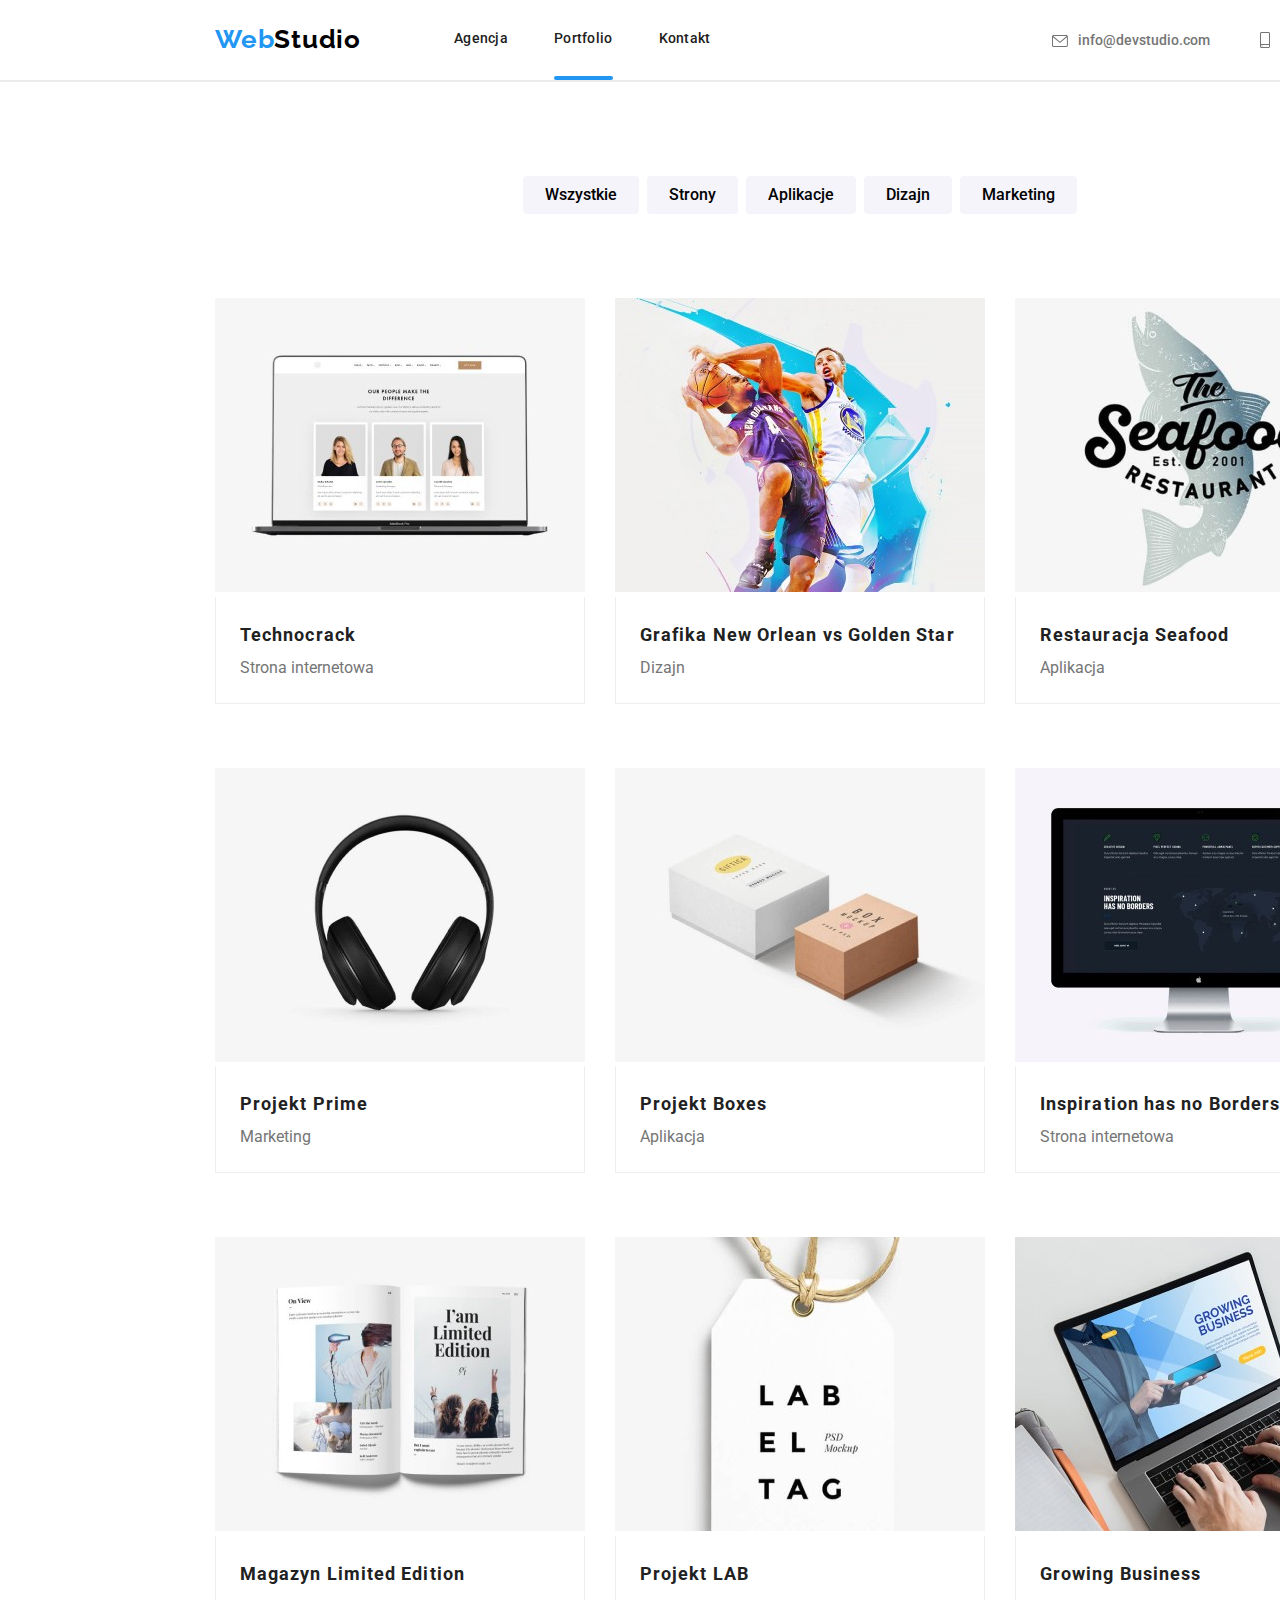
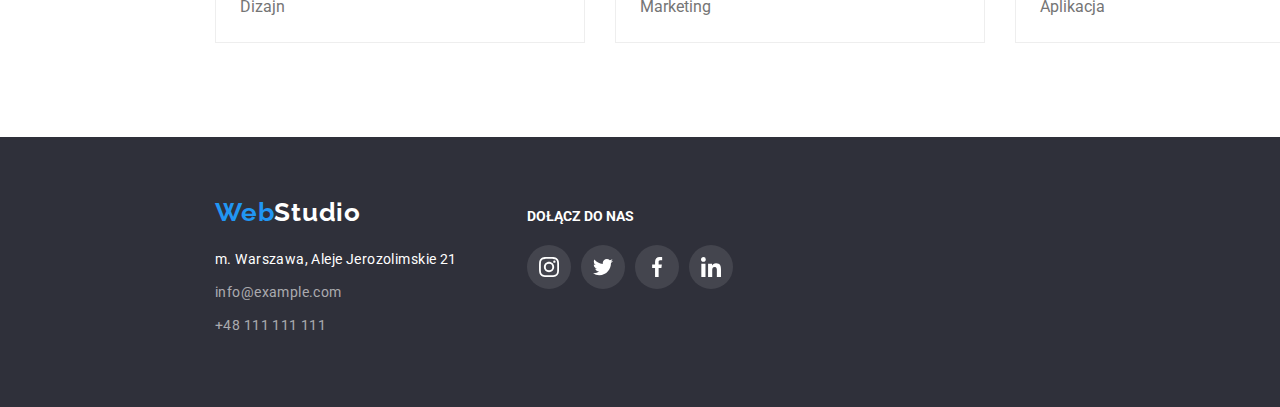
==== portfolio.html @ 5b171a0e "Add files via upload" ====
<!DOCTYPE html>
<html lang="pl">
  <head>
    <meta charset="UTF-8" />
    <meta name="viewport" content="width=device-width, initial-scale=1.0" />
    <title>Studio</title>
    <link
      rel="stylesheet"
      href="https://cdnjs.cloudflare.com/ajax/libs/modern-normalize/1.1.0/modern-normalize.min.css"
    />
    <link rel="preconnect" href="https://fonts.googleapis.com" />
    <link rel="preconnect" href="https://fonts.gstatic.com" crossorigin />
    <link
      href="https://fonts.googleapis.com/css2?family=Raleway:wght@700&family=Roboto:wght@400;500;700;900&display=swap"
      rel="stylesheet"
    />
    <link rel="stylesheet" href="css/styles.css" />
  </head>
  <body>
    <header class="header-wrapper">
      <div class="container">
        <nav class="navigation">
          <a class="logo-web" href="index.html">Web<span class="logo-studio">Studio</span></a>
          <ul class="nav-list">
            <li><a href="index.html" class="link nav-link header-link">Agencja</a></li>

            <li>
              <a href="portfolio.html" class="link nav-link header-link active-nav-link"
                >Portfolio</a
              >
            </li>

            <li><a href="index.html" class="link nav-link header-link">Kontakt</a></li>
          </ul>
        </nav>
        <div>
          <ul class="header-contacts">
            <li>
              <a href="mailto:info@devstudio.com" class="control-item contact-item"
                ><svg class="contact-icon" width="16" height="12">
                  <use href="./images/icons.svg#icon-envelope"></use></svg
                >info@devstudio.com</a
              >
            </li>
            <li>
              <a href="tel:+48111111111" class="control-item contact-item">
                <svg class="contact-icon smartphone-icon" width="10" height="16">
                  <use href="./images/icons.svg#icon-smartphone"></use></svg
                >+48 111 111 111</a
              >
            </li>
          </ul>
        </div>
      </div>
    </header>
    <main>
      <section class="section">
        <div class="container">
          <ul class="menu">
            <li><button type="button" class="portfolio-btn">Wszystkie</button></li>
            <li><button type="button" class="portfolio-btn">Strony</button></li>
            <li><button type="button" class="portfolio-btn">Aplikacje</button></li>
            <li><button type="button" class="portfolio-btn">Dizajn</button></li>
            <li><button type="button" class="portfolio-btn">Marketing</button></li>
          </ul>
          <ul class="list-item portfolio-style">
            <li class="portfolio-card">
              <figure class="portfolio-project">
                <div class="portfolio-image-box">
                  <img src="images/portfolio1.jpg" alt="Technocrack" width="370" height="294" />
                  <div class="portfolio-cover">
                    <p>
                      Technocrack jest popularną platformą wykorzystywaną do rozpowszechniania
                      koronawirusa. Firmy wykorzystują tę platformę do celów szpiegowskich i ataków
                      na niezabezpieczone serwery konkurencji
                    </p>
                  </div>
                </div>
                <figcaption class="portfolio-text">
                  <h3 class="main-project">Technocrack</h3>
                  <span class="main-category">Strona internetowa</span>
                </figcaption>
              </figure>
            </li>
            <li class="portfolio-card">
              <figure class="portfolio-project">
                <div class="portfolio-image-box">
                  <img
                    src="images/portfolio2.jpg"
                    alt="Grafika New Orlean vs Golden Star"
                    width="370"
                    height="294"
                  />
                  <div class="portfolio-cover">
                    <p>
                      Technocrack jest popularną platformą wykorzystywaną do rozpowszechniania
                      koronawirusa. Firmy wykorzystują tę platformę do celów szpiegowskich i ataków
                      na niezabezpieczone serwery konkurencji
                    </p>
                  </div>
                </div>
                <figcaption class="portfolio-text">
                  <h3 class="main-project">Grafika New Orlean vs Golden Star</h3>
                  <span class="main-category">Dizajn</span>
                </figcaption>
              </figure>
            </li>
            <li class="portfolio-card">
              <figure class="portfolio-project">
                <div class="portfolio-image-box">
                  <img
                    src="images/portfolio3.jpg"
                    alt="Restauracja Seafood"
                    width="370"
                    height="294"
                  />
                  <div class="portfolio-cover">
                    <p>
                      Technocrack jest popularną platformą wykorzystywaną do rozpowszechniania
                      koronawirusa. Firmy wykorzystują tę platformę do celów szpiegowskich i ataków
                      na niezabezpieczone serwery konkurencji
                    </p>
                  </div>
                </div>
                <figcaption class="portfolio-text">
                  <h3 class="main-project">Restauracja Seafood</h3>
                  <span class="main-category">Aplikacja</span>
                </figcaption>
              </figure>
            </li>
            <li class="portfolio-card">
              <figure class="portfolio-project">
                <div class="portfolio-image-box">
                  <img src="images/portfolio4.jpg" alt="Projekt Prime" width="370" height="294" />
                  <div class="portfolio-cover">
                    <p>
                      Technocrack jest popularną platformą wykorzystywaną do rozpowszechniania
                      koronawirusa. Firmy wykorzystują tę platformę do celów szpiegowskich i ataków
                      na niezabezpieczone serwery konkurencji
                    </p>
                  </div>
                </div>
                <figcaption class="portfolio-text">
                  <h3 class="main-project">Projekt Prime</h3>
                  <span class="main-category">Marketing</span>
                </figcaption>
              </figure>
            </li>
            <li class="portfolio-card">
              <figure class="portfolio-project">
                <div class="portfolio-image-box">
                  <img src="images/portfolio5.jpg" alt="Projekt Boxes" width="370" height="294" />
                  <div class="portfolio-cover">
                    <p>
                      Technocrack jest popularną platformą wykorzystywaną do rozpowszechniania
                      koronawirusa. Firmy wykorzystują tę platformę do celów szpiegowskich i ataków
                      na niezabezpieczone serwery konkurencji
                    </p>
                  </div>
                </div>
                <figcaption class="portfolio-text">
                  <h3 class="main-project">Projekt Boxes</h3>
                  <span class="main-category">Aplikacja</span>
                </figcaption>
              </figure>
            </li>
            <li class="portfolio-card">
              <figure class="portfolio-project">
                <div class="portfolio-image-box">
                  <img
                    src="images/portfolio6.jpg"
                    alt="Inspiration has no Borders"
                    width="370"
                    height="294"
                  />
                  <div class="portfolio-cover">
                    <p>
                      Technocrack jest popularną platformą wykorzystywaną do rozpowszechniania
                      koronawirusa. Firmy wykorzystują tę platformę do celów szpiegowskich i ataków
                      na niezabezpieczone serwery konkurencji
                    </p>
                  </div>
                </div>
                <figcaption class="portfolio-text">
                  <h3 class="main-project">Inspiration has no Borders</h3>
                  <span class="main-category">Strona internetowa</span>
                </figcaption>
              </figure>
            </li>
            <li class="portfolio-card">
              <figure class="portfolio-project">
                <div class="portfolio-image-box">
                  <img
                    src="images/portfolio7.jpg"
                    alt="Magazyn Limited Edition"
                    width="370"
                    height="294"
                  />
                  <div class="portfolio-cover">
                    <p>
                      Technocrack jest popularną platformą wykorzystywaną do rozpowszechniania
                      koronawirusa. Firmy wykorzystują tę platformę do celów szpiegowskich i ataków
                      na niezabezpieczone serwery konkurencji
                    </p>
                  </div>
                </div>
                <figcaption class="portfolio-text">
                  <h3 class="main-project">Magazyn Limited Edition</h3>
                  <span class="main-category">Dizajn</span>
                </figcaption>
              </figure>
            </li>
            <li class="portfolio-card">
              <figure class="portfolio-project">
                <div class="portfolio-image-box">
                  <img src="images/portfolio8.jpg" alt="Projekt LAB" width="370" height="294" />
                  <div class="portfolio-cover">
                    <p>
                      Technocrack jest popularną platformą wykorzystywaną do rozpowszechniania
                      koronawirusa. Firmy wykorzystują tę platformę do celów szpiegowskich i ataków
                      na niezabezpieczone serwery konkurencji
                    </p>
                  </div>
                </div>
                <figcaption class="portfolio-text">
                  <h3 class="main-project">Projekt LAB</h3>
                  <span class="main-category">Marketing</span>
                </figcaption>
              </figure>
            </li>
            <li class="portfolio-card">
              <figure class="portfolio-project">
                <div class="portfolio-image-box">
                  <img
                    src="images/portfolio9.jpg"
                    alt="Growing Business"
                    width="370"
                    height="294"
                  />
                  <div class="portfolio-cover">
                    <p>
                      Technocrack jest popularną platformą wykorzystywaną do rozpowszechniania
                      koronawirusa. Firmy wykorzystują tę platformę do celów szpiegowskich i ataków
                      na niezabezpieczone serwery konkurencji
                    </p>
                  </div>
                </div>
                <figcaption class="portfolio-text">
                  <h3 class="main-project">Growing Business</h3>
                  <span class="main-category">Aplikacja</span>
                </figcaption>
              </figure>
            </li>
          </ul>
        </div>
      </section>
    </main>
    <footer class="footer">
      <div class="container footer-container">
        <div class="footer-contact-box">
          <a class="footer-logo1" href="./index.html"
            ><span class="footer-logo2">Web</span>Studio</a
          >
          <address class="address">
            <p class="address-map">m. Warszawa, Aleje Jerozolimskie 21</p>
            <p>
              <a class="address-contact link" href="mailto:info@example.com">info@example.com</a>
            </p>
            <p>
              <a class="address-contact link" href="tel:+48111111111">+48 111 111 111</a>
            </p>
          </address>
        </div>
        <div class="footer-joinus-box">
          <h3 class="footer-joinus-heading">Dołącz do nas</h3>
          <ul class="footer-social-icons social-icons">
            <li>
              <a href="#" class="footer-social-icon social-icon">
                <svg class="social-icon-svg" width="20" height="20">
                  <use href="./images/icons.svg#icon-instagram-2"></use>
                </svg>
              </a>
            </li>
            <li>
              <a href="#" class="footer-social-icon social-icon">
                <svg class="social-icon-svg" width="20" height="20">
                  <use href="./images/icons.svg#icon-twitter-1"></use>
                </svg>
              </a>
            </li>
            <li>
              <a href="#" class="footer-social-icon social-icon">
                <svg class="social-icon-svg" width="20" height="20">
                  <use href="./images/icons.svg#icon-facebook-1"></use>
                </svg>
              </a>
            </li>
            <li>
              <a href="#" class="footer-social-icon social-icon">
                <svg class="social-icon-svg" width="20" height="20">
                  <use href="./images/icons.svg#icon-linkedin-1"></use>
                </svg>
              </a>
            </li>
          </ul>
        </div>
      </div>
    </footer>
  </body>
</html>
---- css/styles.css ----
body {
  font-family: 'Roboto', sans-serif;
  color: var(--brand-color-light-black);
  background: var(--brand-color-white);
  font-weight: 700;
  font-size: 1.125rem;
  margin: auto;
  width: 1600px;
  font-weight: normal;
}

a {
  text-decoration: none;
}

ul {
  list-style: none;
}

:root {
  --brand-color-black: #000000;
  --brand-color-light-black: #212121;
  --brand-color-gray: #757575;
  --brand-color-light-gray: #f5f4fa;
  --brand-color-white: #ffffff;
  --brand-color-blue: #2196f3;
  --brand-background-color-gray: #2f303a;
  --body-background-color-dirty-white: #e5e5e5;
  --background-color-transparent: #2f303a66;
  --white-transparent: #ffffff99;
  --aboutus-background: #2f303acc;
  --icons-inactive: #afb1b8;
  --footer-social-icon-bg: rgba(255, 255, 255, 0.1);
  --border-radius: 4px;
  --portfolio-border: #eeeeee;
  --transition-set: 250ms cubic-bezier(0.4, 0, 0.2, 1);
  --portfolio-cover: #2196f3e5;
}

h1,
h2,
h3,
h4,
h5,
h6,
p,
ul {
  margin: 0px;
  padding: 0px;
  border: 0px;
}

.logo-web {
  color: var(--brand-color-blue);
  font-family: 'Raleway', sans-serif;
  font-weight: 700;
  font-size: 26px;
  line-height: 1.19;
  letter-spacing: 0.03em;
  text-decoration: none;
}

.logo-studio {
  color: var(--brand-color-black);
  font-family: 'Raleway', sans-serif;
  font-weight: 700;
  font-size: 26px;
  line-height: 1.19;
  letter-spacing: 0.03em;
  text-decoration: none;
}

.navigation {
  display: flex;
  color: var(--brand-color-light-black);
  font-size: 14px;
  line-height: 1.14;
  align-items: center;
  gap: 93px;
  justify-content: center;
}

.header-wrapper > .container {
  display: flex;
  justify-content: space-between;
  align-items: center;
}

.header-wrapper {
  border-bottom: 2px solid #ececec;
  padding: 24px 0 25px;
}

.nav-list {
  gap: 0 46px;
  display: flex;
  justify-content: space-between;
  align-items: center;
}

.nav-list a {
  color: var(--brand-color-light-black);
  text-decoration: none;
  font-weight: 500;
  font-size: 14px;
  line-height: 1.14;
  letter-spacing: 0.02em;
}

.header-contacts {
  display: flex;
  align-items: center;
  gap: 50px;
  list-style: none;
  text-decoration: none;
  color: var(--brand-color-gray);
}

.control-item {
  font-size: 14px;
  font-weight: 500;
  line-height: 1.17;
  text-decoration: none;
  color: var(--brand-color-light-black);
}

.control-item:hover,
.control-item:focus {
  color: var(--brand-color-blue);
  transition: color var(--transition-set);
}

.control-item:hover .contact-icon,
.contact-item:focus .contact-icon {
  fill: var(--brand-color-blue);
  transition: color var(--transition-set);
}

.contact-item {
  text-emphasis: none;
  text-decoration: none;
  color: var(--brand-color-gray);
}

.contact-icon {
  vertical-align: middle;
  margin-right: 10px;
  fill: var(--brand-color-gray);
}

.smartphone-icon {
  vertical-align: text-top;
}

.link {
  text-decoration: none;
  color: inherit;
}

.nav-link {
  position: relative;
  color: var(--brand-color-light-black);
}

.active-nav-link {
  color: var(--brand-color-blue);
}

.active-nav-link::after {
  content: '';
  position: absolute;
  bottom: -34px;
  left: 0;
  width: 100%;
  height: 4px;
  border-radius: 2px;
  background-color: var(--brand-color-blue);
  pointer-events: none;
}

.header-link {
  transition: color var(--transition-set);
}

.header-link:hover,
.header-link:focus {
  color: var(--brand-color-blue);
}

.main-title {
  color: var(--brand-color-white);
  font-size: 44px;
  line-height: 1.36;
  padding-top: 106px;
  padding-right: 252px;
  padding-left: 252px;
  text-align: center;
}

.menu {
  display: flex;
  list-style: none;
  font-style: normal;
  justify-content: center;
  gap: 8px;
  margin-bottom: 50px;
}

.order-btn {
  padding: 10px 41px;
  height: 50px;
  font-weight: 700;
  font-size: 16px;
  line-height: 1.87;
  letter-spacing: 0.06em;
  cursor: pointer;
  border: none;
  outline: none;
  color: var(--brand-color-white);
  background-color: var(--brand-color-blue);
  box-shadow: 0px 4px 4px rgba(0, 0, 0, 0.15);
  border-radius: var(--border-radius);
  margin-top: 30px;
  margin-bottom: 106px;
}

.order {
  display: flex;
  background: var(--brand-background-color-gray);
  flex-direction: column;
  justify-content: center;
  align-items: center;
  background-image: linear-gradient(
      rgba(47, 48, 58, 0.4),
      rgba(47, 48, 58, 0.4),
      rgba(47, 48, 58, 0.4)
    ),
    url('../images/bg-hero.jpg');
  background-position: center;
  background-repeat: no-repeat;
}

.section {
  padding: 94px 0px;
}

.section-title {
  margin-bottom: 50px;
  font-size: 36px;
  text-align: center;
}

.order > .container {
  display: flex;
  flex-direction: column;
  justify-content: center;
  align-items: center;
}

.container {
  max-width: 1200px;
  margin: 0 auto;
  padding: 0 15px;
}

.articles {
  display: flex;
  gap: 30px;
  padding-top: 7px;
}

.articles h3 {
  text-decoration: none;
  color: var(--brand-color-light-black);
  font-size: 14px;
  line-height: 1.14;
  margin-bottom: 9.31px;
}

.articles p {
  text-decoration: none;
  color: var(--brand-color-gray);
  font-size: 14px;
  line-height: 1.71;
}

.lorem-icon-box {
  padding: 25px 102.34px;
  margin-bottom: 30px;
  background-color: var(--brand-color-light-gray);
}

.main-txt-title {
  font-weight: 700;
  font-size: 14px;
  line-height: 1.14;
  letter-spacing: 0.03em;
  text-transform: uppercase;
  color: var(--brand-color-light-black);
  text-align: center;
}

.business-activity {
  display: flex;
  gap: 30px;
}

/*About Us*/

.aboutus-item {
  position: relative;
}

.aboutus-img {
  display: block;
}

.aboutus {
  position: absolute;
  bottom: 0;
  left: 0;
  width: 100%;
  padding: 27px 0;
  text-align: center;
  text-transform: uppercase;
  color: var(--brand-color-white);
  font-weight: 700;
  background-color: var(--aboutus-background);
  font-size: 14px;
  line-height: 1.14;
}

/*Our team*/

.team {
  background-color: var(--brand-color-light-gray);
}

.pictures {
  display: flex;
  gap: 30px;
  justify-content: center;
}

.team-info {
  padding: 30px 0;
  text-align: center;
}

.team-figure {
  box-shadow: 0px 1px 3px rgba(0, 0, 0, 0.12), 0px 1px 1px rgba(0, 0, 0, 0.14),
    0px 2px 1px rgba(0, 0, 0, 0.2);
  border-radius: 0px 0px 4px 4px;
  background-color: var(--brand-color-white);
  margin: 0;
}

.team-name {
  margin-bottom: 10px;
  font-weight: 500;
  font-size: 16px;
}

.team-position {
  font-size: 16px;
  color: var(--brand-color-gray);
}

.team-social-icons {
  margin-top: 16px;
  padding: 0 32px;
}

.team-social-icon {
  color: var(--icons-inactive);
}

/* Social icons */

.social-icon-svg {
  --color3: currentColor;
  transition: color var(--transition-set);
}

.social-icons {
  display: flex;
  gap: 10px;
}

.social-icon {
  display: block;
  padding: 12px;
  font-size: 0;
  border-radius: 50%;
  transition: background-color var(--transition-set);
}

.social-icon:hover,
.social-icon:focus {
  background-color: var(--brand-color-blue);
  color: var(--brand-color-white);
}

/* Our clients */

.clients-icon-svg {
  --color2: currentColor;
  --color3: currentColor;
  transition: color var(--transition-set);
}

.clients-icon {
  display: block;
  padding: 16px 32px;
  border: 1px solid var(--icons-inactive);
  border-radius: var(--border-radius);
  color: var(--icons-inactive);
  transition: border var(--transition-set);
}

.clients-icon:hover,
.clients-icon:focus {
  border: 1px solid var(--brand-color-blue);
  color: var(--brand-color-blue);
}

.flex-container {
  display: flex;
  justify-content: space-between;
  align-items: center;
}

/* Modal */

.is-hidden {
  visibility: hidden;
  opacity: 0;
  pointer-events: none;
}

.modal-backdrop {
  position: fixed;
  top: 0;
  left: 0;
  width: 100vw;
  height: 100vh;
  display: flex;
  justify-content: center;
  align-items: center;
  background-color: #00000033;
  z-index: 1;
}

.modal-box {
  position: relative;
  width: 528px;
  height: 581px;
  border-radius: var(--border-radius);
  background-color: var(--brand-color-white);
  transition: transform 0.6s;
}

.modal-close-btn {
  position: absolute;
  right: 8px;
  top: 8px;
  padding: 5px;
  border: 1px solid #0000001a;
  border-radius: 50%;
  background-color: var(--brand-color-white);
  cursor: pointer;
}

.modal-close-btn-x {
  display: block;
}

.modal-backdrop.is-hidden .modal-box {
  transform: scale(0);
}

/* Footer */

.footer {
  background-color: var(--brand-background-color-gray);
}

.footer-container {
  padding: 60px 15px;
  display: flex;
  gap: 70px;
}

.footer-logo1 {
  font-family: 'Raleway';
  font-weight: 700;
  font-size: 26px;
  line-height: 1.19;
  letter-spacing: 0.03em;
  text-decoration: none;
  color: var(--brand-color-white);
}

.footer-logo2 {
  font-family: 'Raleway';
  font-weight: 700;
  font-size: 26px;
  line-height: 1.19;
  letter-spacing: 0.03em;
  text-decoration: none;
  color: var(--brand-color-blue);
}

.address {
  font-size: 14px;
  line-height: 1.71;
  margin-top: 20px;
  font-style: normal;
  letter-spacing: 0.03em;
}

.address p {
  margin-bottom: 9px;
}

.address-map {
  color: var(--brand-color-white);
}

.address-contact {
  color: var(--white-transparent);
  transition: color var(--transition-set);
}

.address-contact:hover,
.address-contact:focus {
  color: var(--brand-color-blue);
}

.footer-joinus-box {
  padding-top: 12px;
}

.footer-joinus-heading {
  font-size: 14px;
  line-height: 1.14;
  margin-bottom: 20px;
  text-transform: uppercase;
  font-weight: 700;
  color: var(--brand-color-white);
}

.footer-social-icon {
  background-color: var(--footer-social-icon-bg);
  color: var(--brand-color-white);
}

/* Portoflio */

.portfolio-btn {
  padding: 6px 22px;
  font-weight: 500;
  font-size: 16px;
  line-height: 1.625;
  background-color: var(--brand-color-light-gray);
  border: none;
  border-radius: var(--border-radius);
  cursor: pointer;
  transition: background-color var(--transition-set), color var(--transition-set),
    box-shadow var(--transition-set);
}

.portfolio-btn:hover,
.portfolio-btn:focus {
  background-color: var(--brand-color-blue);
  color: var(--brand-color-white);
  box-shadow: 0px 3px 1px rgba(0, 0, 0, 0.1), 0px 1px 2px rgba(0, 0, 0, 0.08),
    0px 2px 2px rgba(0, 0, 0, 0.12);
}

.main-project {
  font-weight: 700;
  font-size: 18px;
  line-height: 2;
  letter-spacing: 0.06em;
  color: var(--brand-color-light-black);
}

.main-category {
  font-size: 16px;
  line-height: 1.875;
  color: var(--brand-color-gray);
}

.portfolio-project {
  margin: 0px;
  margin-top: 34px;
  flex-wrap: wrap;
  justify-content: center;
}

.portfolio-item:hover {
  box-shadow: 0px 1px;
}

.list-item {
  flex-wrap: wrap;
  justify-content: center;
}

.portfolio-style {
  display: flex;
  gap: 30px;
}

.portfolio-card {
  transition: box-shadow var(--transition-set);
}

.portfolio-card:hover {
  box-shadow: 0px 1px 1px rgba(0, 0, 0, 0.12), 0px 4px 4px rgba(0, 0, 0, 0.06),
    1px 4px 6px rgba(0, 0, 0, 0.16);
}

.portfolio-text {
  padding: 20px 24px;
  border: 1px solid var(--portfolio-border);
  border-top: none;
}

.portfolio-project {
  margin: 0px;
  margin-top: 34px;
  flex-wrap: wrap;
  justify-content: center;
}

.portfolio-image-box {
  position: relative;
  overflow: hidden;
}

.portfolio-cover {
  position: absolute;
  height: 100%;
  width: 100%;
  top: 100%;
  left: 0;
  padding: 49px 45px 49px 24px;
  font-size: 18px;
  line-height: 1.56;
  color: var(--brand-color-white);
  background-color: var(--portfolio-cover);
  transition: top var(--transition-set);
}

.portfolio-card:hover .portfolio-cover {
  top: 0;
}
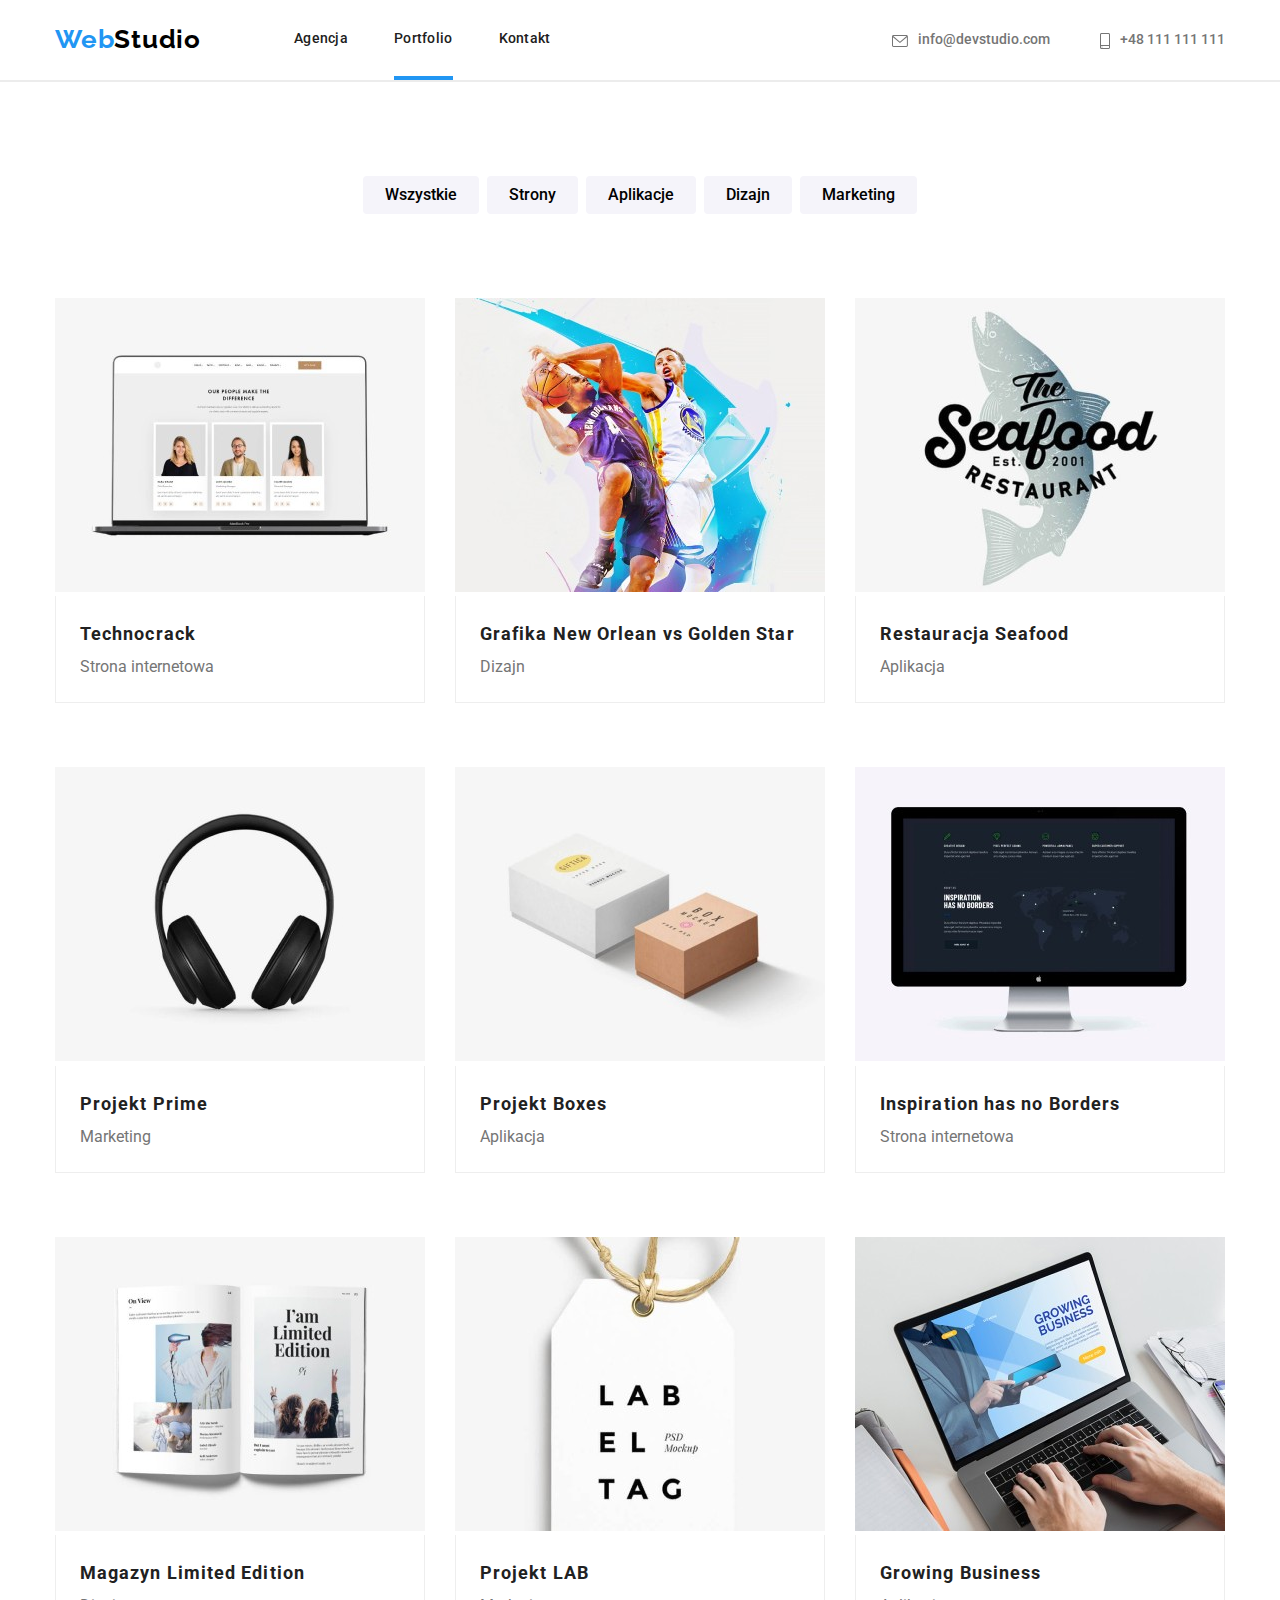
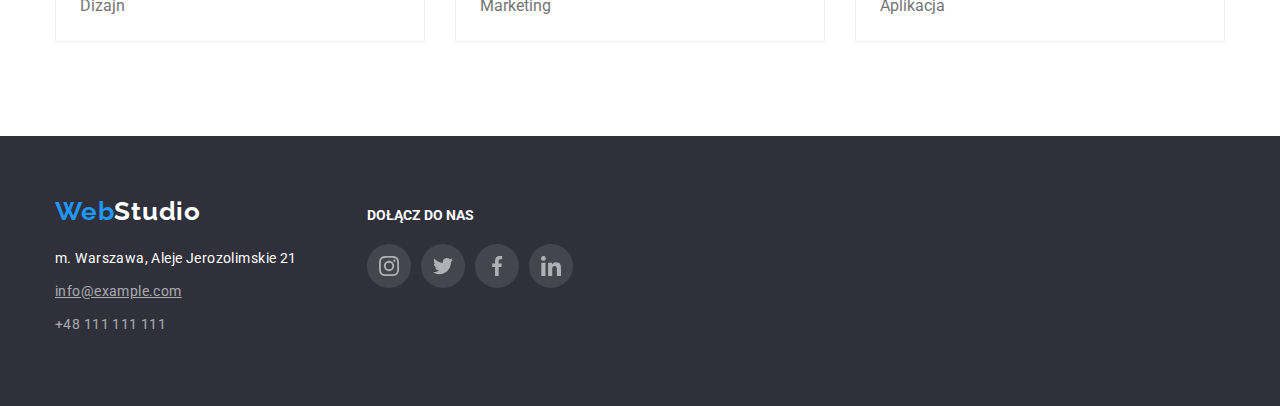
==== commit bd95ba83: "Update portfolio.html" ====
--- a/portfolio.html
+++ b/portfolio.html
@@ -20,17 +20,15 @@
     <header class="header-wrapper">
       <div class="container">
         <nav class="navigation">
-          <a class="logo-web" href="index.html">Web<span class="logo-studio">Studio</span></a>
+          <a class="logo" href="index.html">Web<span class="studio-black">Studio</span></a>
           <ul class="nav-list">
-            <li><a href="index.html" class="link nav-link header-link">Agencja</a></li>
+            <li><a href="index.html" class="nav-link">Agencja</a></li>
 
             <li>
-              <a href="portfolio.html" class="link nav-link header-link active-nav-link"
-                >Portfolio</a
-              >
+              <a href="portfolio.html" class="nav-link active">Portfolio</a>
             </li>
 
-            <li><a href="index.html" class="link nav-link header-link">Kontakt</a></li>
+            <li><a href="index.html" class="nav-link">Kontakt</a></li>
           </ul>
         </nav>
         <div>
@@ -258,16 +256,14 @@
     <footer class="footer">
       <div class="container footer-container">
         <div class="footer-contact-box">
-          <a class="footer-logo1" href="./index.html"
-            ><span class="footer-logo2">Web</span>Studio</a
-          >
+          <a class="logo" href="./index.html">Web<span class="studio-white">Studio</span></a>
           <address class="address">
             <p class="address-map">m. Warszawa, Aleje Jerozolimskie 21</p>
             <p>
-              <a class="address-contact link" href="mailto:info@example.com">info@example.com</a>
+              <a class="address-contact" href="mailto:info@example.com">info@example.com</a>
             </p>
             <p>
-              <a class="address-contact link" href="tel:+48111111111">+48 111 111 111</a>
+              <a class="address-contact no-underline" href="tel:+48111111111">+48 111 111 111</a>
             </p>
           </address>
         </div>
--- a/css/styles.css
+++ b/css/styles.css
@@ -1,22 +1,3 @@
-body {
-  font-family: 'Roboto', sans-serif;
-  color: var(--brand-color-light-black);
-  background: var(--brand-color-white);
-  font-weight: 700;
-  font-size: 1.125rem;
-  margin: auto;
-  width: 1600px;
-  font-weight: normal;
-}
-
-a {
-  text-decoration: none;
-}
-
-ul {
-  list-style: none;
-}
-
 :root {
   --brand-color-black: #000000;
   --brand-color-light-black: #212121;
@@ -37,20 +18,22 @@
   --portfolio-cover: #2196f3e5;
 }
 
-h1,
-h2,
-h3,
-h4,
-h5,
-h6,
-p,
+* {
+  outline: none;
+  margin: 0;
+  padding: 0;
+}
+
+body {
+  font-family: 'Roboto', sans-serif;
+  color: var(--brand-color-light-black);
+}
+
 ul {
-  margin: 0px;
-  padding: 0px;
-  border: 0px;
-}
-
-.logo-web {
+  list-style: none;
+}
+
+.logo {
   color: var(--brand-color-blue);
   font-family: 'Raleway', sans-serif;
   font-weight: 700;
@@ -60,7 +43,7 @@
   text-decoration: none;
 }
 
-.logo-studio {
+.studio-black {
   color: var(--brand-color-black);
   font-family: 'Raleway', sans-serif;
   font-weight: 700;
@@ -92,10 +75,14 @@
 }
 
 .nav-list {
-  gap: 0 46px;
-  display: flex;
-  justify-content: space-between;
-  align-items: center;
+  display: flex;
+  gap: 46px;
+  justify-content: center;
+  align-items: center;
+  color: var(--brand-color-light-black);
+  font-size: 14px;
+  line-height: 1.14;
+  list-style: none;
 }
 
 .nav-list a {
@@ -124,67 +111,41 @@
   color: var(--brand-color-light-black);
 }
 
-.control-item:hover,
-.control-item:focus {
+.control-item:is(:hover, :focus) {
   color: var(--brand-color-blue);
   transition: color var(--transition-set);
 }
 
-.control-item:hover .contact-icon,
-.contact-item:focus .contact-icon {
-  fill: var(--brand-color-blue);
-  transition: color var(--transition-set);
-}
-
 .contact-item {
   text-emphasis: none;
   text-decoration: none;
   color: var(--brand-color-gray);
+  fill: currentColor;
 }
 
 .contact-icon {
   vertical-align: middle;
   margin-right: 10px;
-  fill: var(--brand-color-gray);
-}
-
-.smartphone-icon {
-  vertical-align: text-top;
-}
-
-.link {
-  text-decoration: none;
-  color: inherit;
 }
 
 .nav-link {
   position: relative;
   color: var(--brand-color-light-black);
-}
-
-.active-nav-link {
+  transition: color var(--transition-set);
+}
+
+.nav-link:is(:hover, :focus) {
   color: var(--brand-color-blue);
 }
 
-.active-nav-link::after {
-  content: '';
-  position: absolute;
-  bottom: -34px;
-  left: 0;
-  width: 100%;
-  height: 4px;
-  border-radius: 2px;
-  background-color: var(--brand-color-blue);
-  pointer-events: none;
-}
-
-.header-link {
-  transition: color var(--transition-set);
-}
-
-.header-link:hover,
-.header-link:focus {
-  color: var(--brand-color-blue);
+.active::after {
+  content: "";
+    display: inline-block;
+    width: 100%;
+    left: 0;
+    margin-top: 45px;
+    position: absolute;
+    border-bottom: solid 4px #2196f3;
 }
 
 .main-title {
@@ -244,6 +205,10 @@
   padding: 94px 0px;
 }
 
+.job-section {
+  margin-top: -94px;
+}
+
 .section-title {
   margin-bottom: 50px;
   font-size: 36px;
@@ -297,7 +262,6 @@
   letter-spacing: 0.03em;
   text-transform: uppercase;
   color: var(--brand-color-light-black);
-  text-align: center;
 }
 
 .business-activity {
@@ -375,10 +339,14 @@
   color: var(--icons-inactive);
 }
 
+.team-social-icon:is(:hover, :focus)>.social-icon-svg {
+  fill: var(--brand-color-white);
+}
+
 /* Social icons */
 
 .social-icon-svg {
-  --color3: currentColor;
+  fill: var(--icons-inactive);
   transition: color var(--transition-set);
 }
 
@@ -395,8 +363,7 @@
   transition: background-color var(--transition-set);
 }
 
-.social-icon:hover,
-.social-icon:focus {
+.social-icon:is(:hover, :focus) {
   background-color: var(--brand-color-blue);
   color: var(--brand-color-white);
 }
@@ -404,24 +371,24 @@
 /* Our clients */
 
 .clients-icon-svg {
-  --color2: currentColor;
-  --color3: currentColor;
+  fill: var(--icons-inactive);
   transition: color var(--transition-set);
 }
 
 .clients-icon {
   display: block;
-  padding: 16px 32px;
   border: 1px solid var(--icons-inactive);
   border-radius: var(--border-radius);
   color: var(--icons-inactive);
   transition: border var(--transition-set);
 }
 
-.clients-icon:hover,
-.clients-icon:focus {
+.clients-icon:is(:hover, :focus) {
   border: 1px solid var(--brand-color-blue);
-  color: var(--brand-color-blue);
+}
+
+.clients-icon:is(:hover, :focus)>.clients-icon-svg {
+  fill: var(--brand-color-blue);
 }
 
 .flex-container {
@@ -469,6 +436,7 @@
   border-radius: 50%;
   background-color: var(--brand-color-white);
   cursor: pointer;
+  justify-content: center;
 }
 
 .modal-close-btn-x {
@@ -491,7 +459,7 @@
   gap: 70px;
 }
 
-.footer-logo1 {
+.studio-white {
   font-family: 'Raleway';
   font-weight: 700;
   font-size: 26px;
@@ -499,16 +467,6 @@
   letter-spacing: 0.03em;
   text-decoration: none;
   color: var(--brand-color-white);
-}
-
-.footer-logo2 {
-  font-family: 'Raleway';
-  font-weight: 700;
-  font-size: 26px;
-  line-height: 1.19;
-  letter-spacing: 0.03em;
-  text-decoration: none;
-  color: var(--brand-color-blue);
 }
 
 .address {
@@ -532,9 +490,12 @@
   transition: color var(--transition-set);
 }
 
-.address-contact:hover,
-.address-contact:focus {
+.address-contact:is(:hover, :focus) {
   color: var(--brand-color-blue);
+}
+
+.no-underline {
+  text-decoration: none;
 }
 
 .footer-joinus-box {
@@ -553,6 +514,10 @@
 .footer-social-icon {
   background-color: var(--footer-social-icon-bg);
   color: var(--brand-color-white);
+}
+
+.footer-social-icon>.social-icon-svg {
+  fill: var(--brand-color-white);
 }
 
 /* Portoflio */
@@ -570,8 +535,7 @@
     box-shadow var(--transition-set);
 }
 
-.portfolio-btn:hover,
-.portfolio-btn:focus {
+.portfolio-btn:is(:hover, :focus) {
   background-color: var(--brand-color-blue);
   color: var(--brand-color-white);
   box-shadow: 0px 3px 1px rgba(0, 0, 0, 0.1), 0px 1px 2px rgba(0, 0, 0, 0.08),
@@ -657,3 +621,4 @@
 .portfolio-card:hover .portfolio-cover {
   top: 0;
 }
+
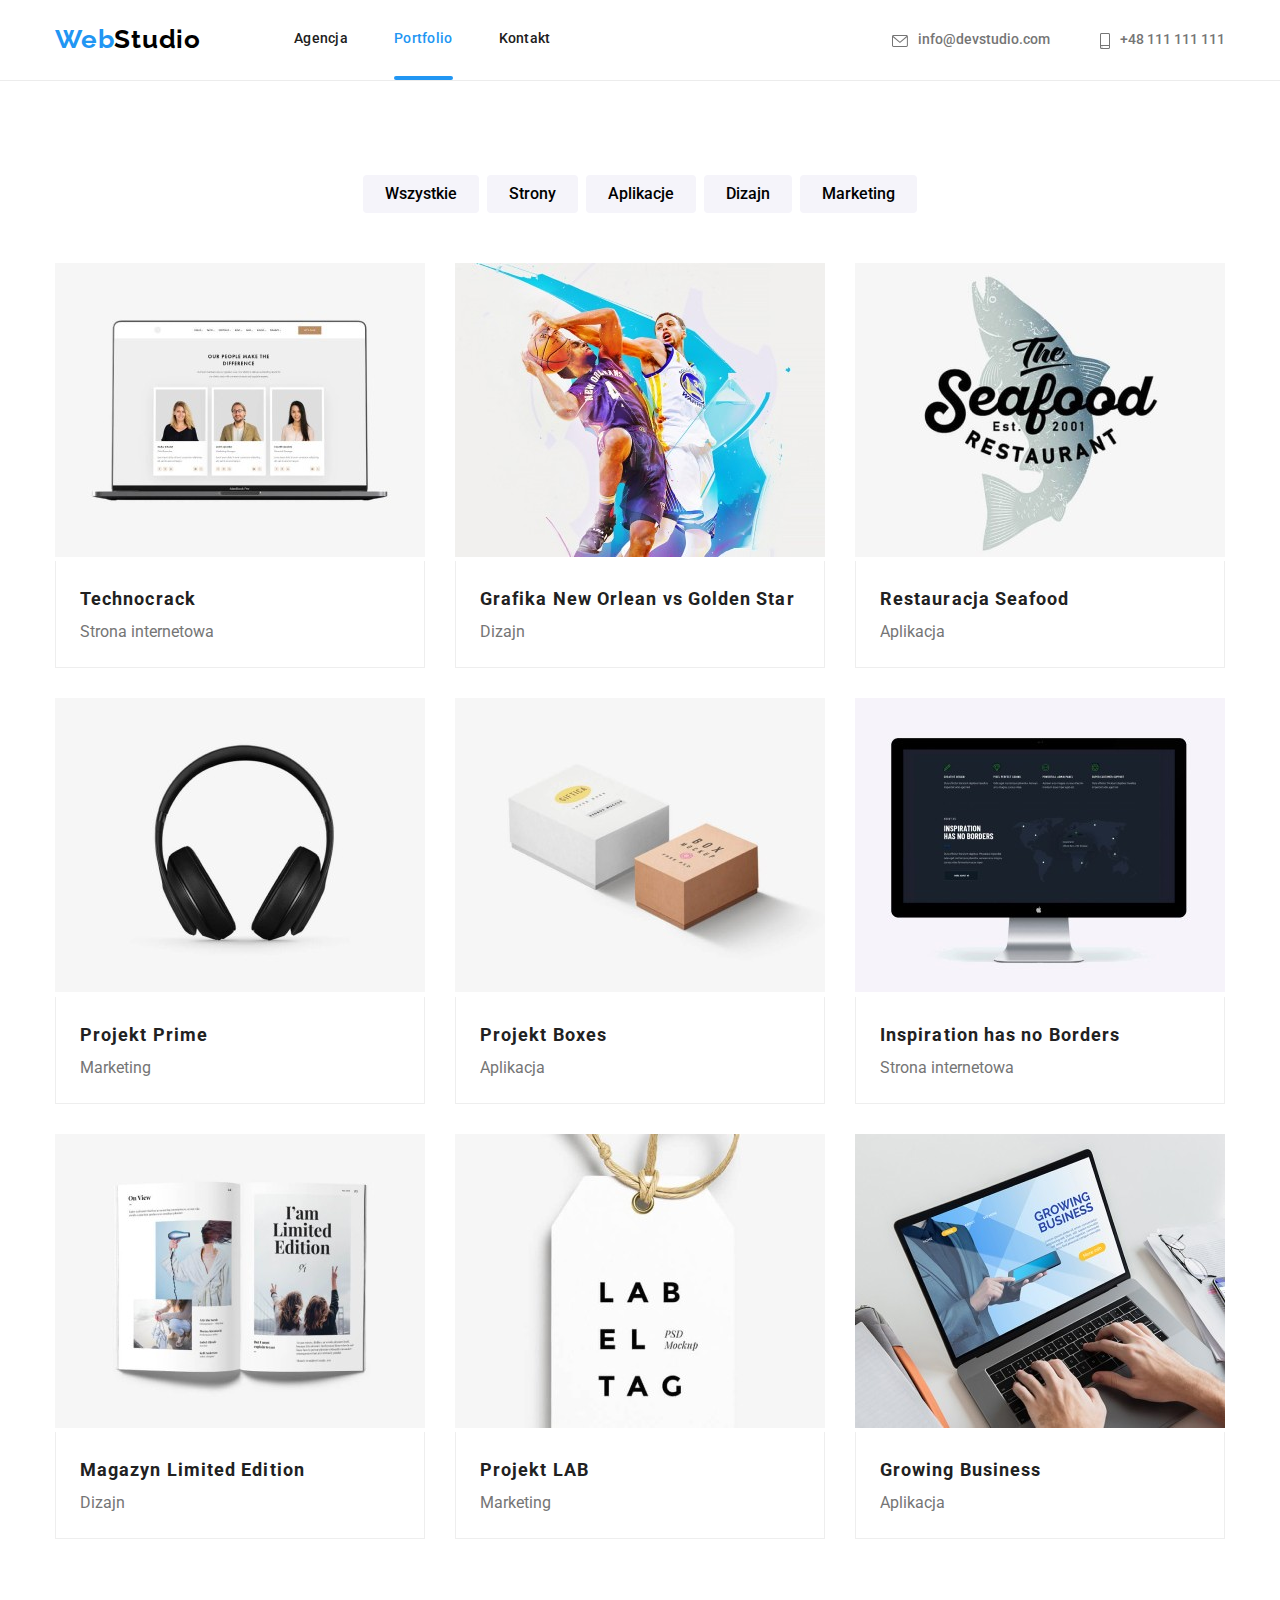
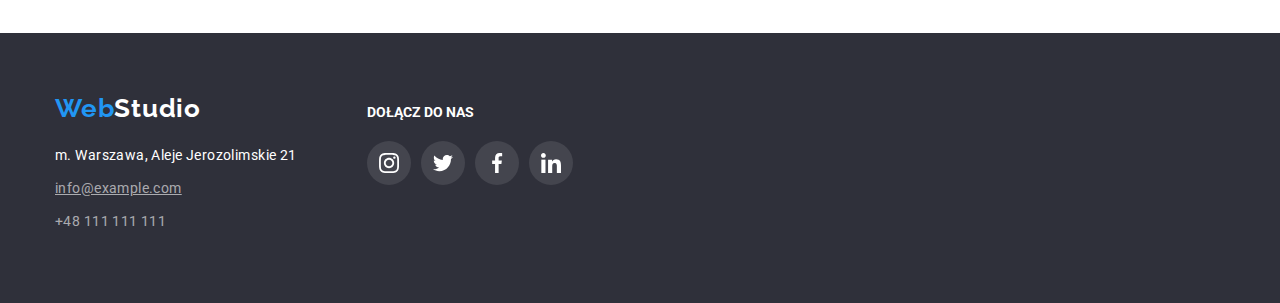
==== commit 8a7f87b0: "delete card margin" ====
--- a/portfolio.html
+++ b/portfolio.html
@@ -63,7 +63,7 @@
           </ul>
           <ul class="list-item portfolio-style">
             <li class="portfolio-card">
-              <figure class="portfolio-project">
+              <figure tabindex="0" class="portfolio-project">
                 <div class="portfolio-image-box">
                   <img src="images/portfolio1.jpg" alt="Technocrack" width="370" height="294" />
                   <div class="portfolio-cover">
@@ -81,7 +81,7 @@
               </figure>
             </li>
             <li class="portfolio-card">
-              <figure class="portfolio-project">
+              <figure tabindex="0" class="portfolio-project">
                 <div class="portfolio-image-box">
                   <img
                     src="images/portfolio2.jpg"
@@ -104,7 +104,7 @@
               </figure>
             </li>
             <li class="portfolio-card">
-              <figure class="portfolio-project">
+              <figure tabindex="0" class="portfolio-project">
                 <div class="portfolio-image-box">
                   <img
                     src="images/portfolio3.jpg"
@@ -127,7 +127,7 @@
               </figure>
             </li>
             <li class="portfolio-card">
-              <figure class="portfolio-project">
+              <figure tabindex="0" class="portfolio-project">
                 <div class="portfolio-image-box">
                   <img src="images/portfolio4.jpg" alt="Projekt Prime" width="370" height="294" />
                   <div class="portfolio-cover">
@@ -145,7 +145,7 @@
               </figure>
             </li>
             <li class="portfolio-card">
-              <figure class="portfolio-project">
+              <figure tabindex="0" class="portfolio-project">
                 <div class="portfolio-image-box">
                   <img src="images/portfolio5.jpg" alt="Projekt Boxes" width="370" height="294" />
                   <div class="portfolio-cover">
@@ -163,7 +163,7 @@
               </figure>
             </li>
             <li class="portfolio-card">
-              <figure class="portfolio-project">
+              <figure tabindex="0" class="portfolio-project">
                 <div class="portfolio-image-box">
                   <img
                     src="images/portfolio6.jpg"
@@ -186,7 +186,7 @@
               </figure>
             </li>
             <li class="portfolio-card">
-              <figure class="portfolio-project">
+              <figure tabindex="0" class="portfolio-project">
                 <div class="portfolio-image-box">
                   <img
                     src="images/portfolio7.jpg"
@@ -209,7 +209,7 @@
               </figure>
             </li>
             <li class="portfolio-card">
-              <figure class="portfolio-project">
+              <figure tabindex="0" class="portfolio-project">
                 <div class="portfolio-image-box">
                   <img src="images/portfolio8.jpg" alt="Projekt LAB" width="370" height="294" />
                   <div class="portfolio-cover">
@@ -227,7 +227,7 @@
               </figure>
             </li>
             <li class="portfolio-card">
-              <figure class="portfolio-project">
+              <figure tabindex="0" class="portfolio-project">
                 <div class="portfolio-image-box">
                   <img
                     src="images/portfolio9.jpg"
--- a/css/styles.css
+++ b/css/styles.css
@@ -70,7 +70,7 @@
 }
 
 .header-wrapper {
-  border-bottom: 2px solid #ececec;
+  border-bottom: 1px solid #ececec;
   padding: 24px 0 25px;
 }
 
@@ -83,15 +83,6 @@
   font-size: 14px;
   line-height: 1.14;
   list-style: none;
-}
-
-.nav-list a {
-  color: var(--brand-color-light-black);
-  text-decoration: none;
-  font-weight: 500;
-  font-size: 14px;
-  line-height: 1.14;
-  letter-spacing: 0.02em;
 }
 
 .header-contacts {
@@ -132,20 +123,30 @@
   position: relative;
   color: var(--brand-color-light-black);
   transition: color var(--transition-set);
+  text-decoration: none;
+  font-weight: 500;
+  font-size: 14px;
+  line-height: 1.14;
+  letter-spacing: 0.02em;
 }
 
 .nav-link:is(:hover, :focus) {
   color: var(--brand-color-blue);
 }
 
+.active {
+  color: var(--brand-color-blue);
+}
+
 .active::after {
-  content: "";
-    display: inline-block;
-    width: 100%;
-    left: 0;
-    margin-top: 45px;
-    position: absolute;
-    border-bottom: solid 4px #2196f3;
+  content: '';
+  display: inline-block;
+  width: 100%;
+  left: 0;
+  margin-top: 45px;
+  position: absolute;
+  border-bottom: solid 4px #2196f3;
+  border-radius: 2px;
 }
 
 .main-title {
@@ -339,7 +340,7 @@
   color: var(--icons-inactive);
 }
 
-.team-social-icon:is(:hover, :focus)>.social-icon-svg {
+.team-social-icon:is(:hover, :focus) > .social-icon-svg {
   fill: var(--brand-color-white);
 }
 
@@ -347,7 +348,7 @@
 
 .social-icon-svg {
   fill: var(--icons-inactive);
-  transition: color var(--transition-set);
+  transition: fill var(--transition-set);
 }
 
 .social-icons {
@@ -372,7 +373,7 @@
 
 .clients-icon-svg {
   fill: var(--icons-inactive);
-  transition: color var(--transition-set);
+  transition: fill var(--transition-set);
 }
 
 .clients-icon {
@@ -387,7 +388,7 @@
   border: 1px solid var(--brand-color-blue);
 }
 
-.clients-icon:is(:hover, :focus)>.clients-icon-svg {
+.clients-icon:is(:hover, :focus) > .clients-icon-svg {
   fill: var(--brand-color-blue);
 }
 
@@ -516,7 +517,7 @@
   color: var(--brand-color-white);
 }
 
-.footer-social-icon>.social-icon-svg {
+.footer-social-icon > .social-icon-svg {
   fill: var(--brand-color-white);
 }
 
@@ -558,7 +559,6 @@
 
 .portfolio-project {
   margin: 0px;
-  margin-top: 34px;
   flex-wrap: wrap;
   justify-content: center;
 }
@@ -590,13 +590,6 @@
   padding: 20px 24px;
   border: 1px solid var(--portfolio-border);
   border-top: none;
-}
-
-.portfolio-project {
-  margin: 0px;
-  margin-top: 34px;
-  flex-wrap: wrap;
-  justify-content: center;
 }
 
 .portfolio-image-box {
@@ -621,4 +614,3 @@
 .portfolio-card:hover .portfolio-cover {
   top: 0;
 }
-
